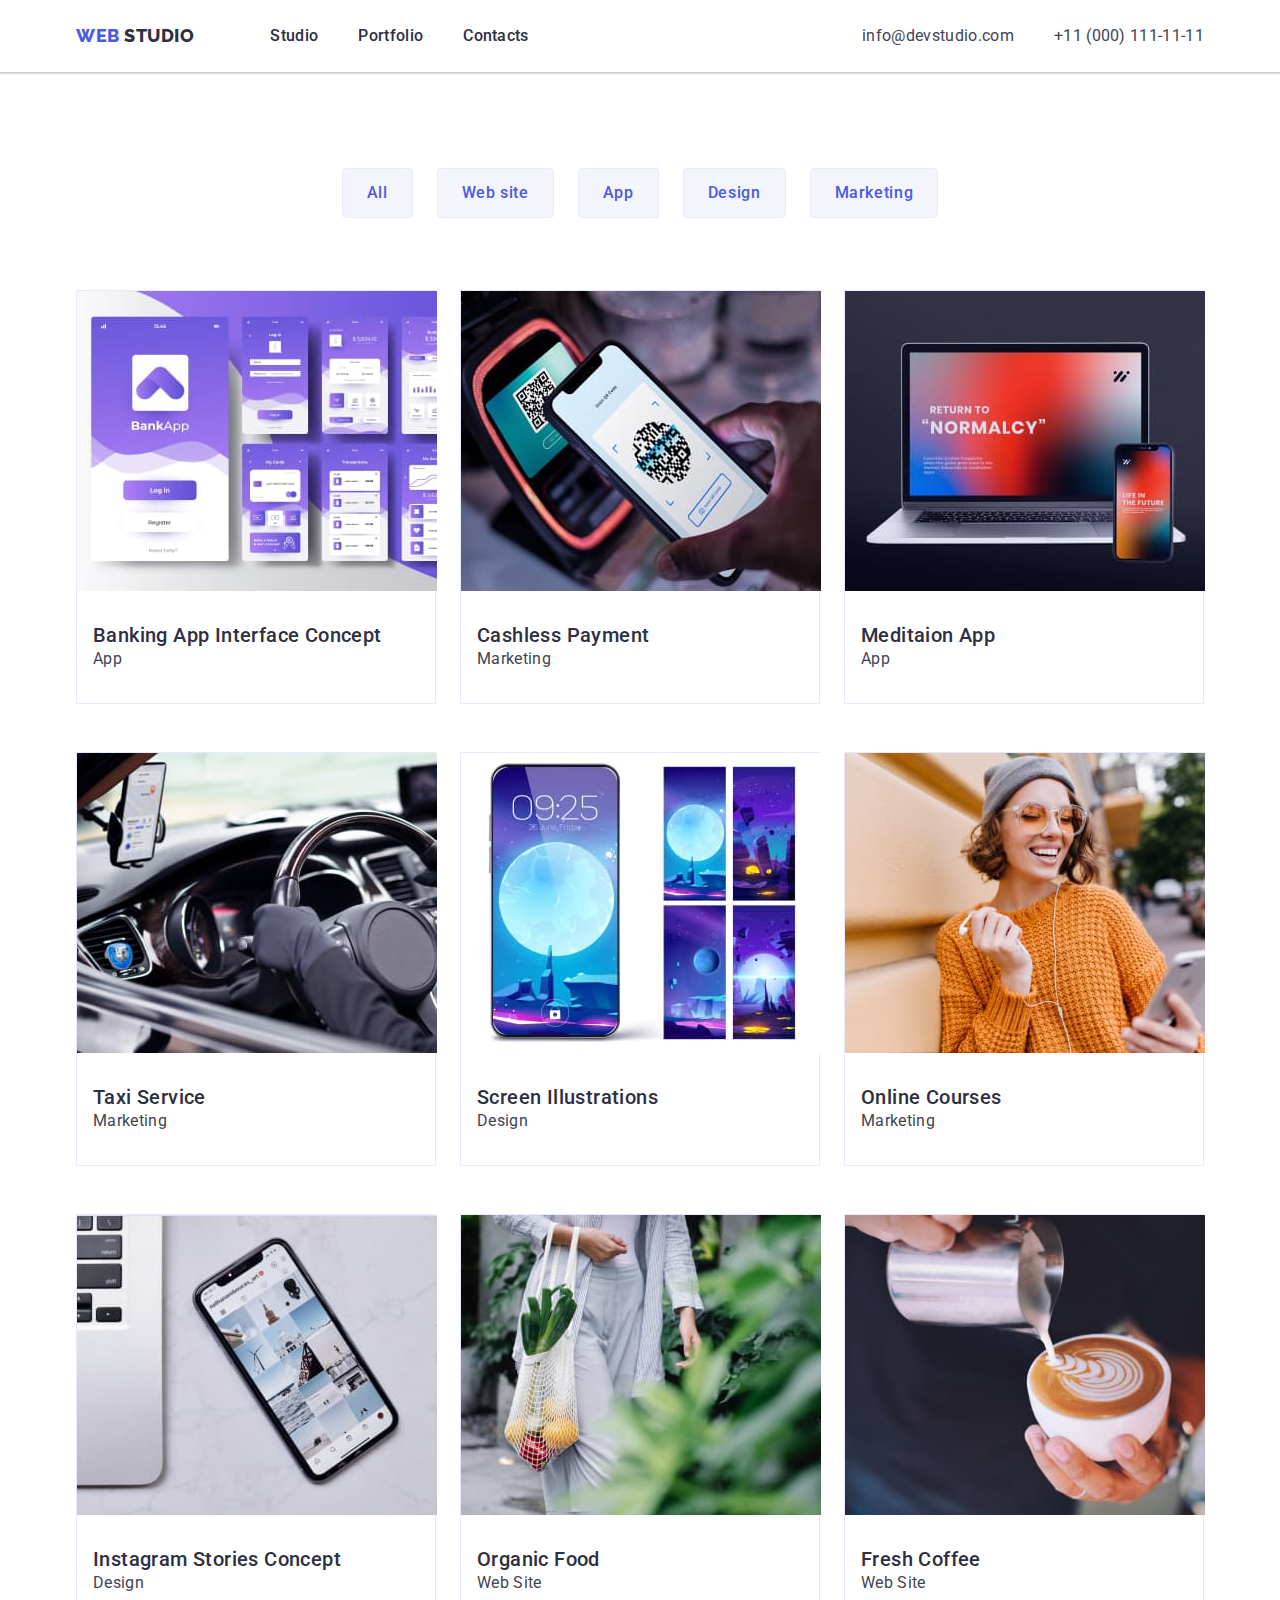
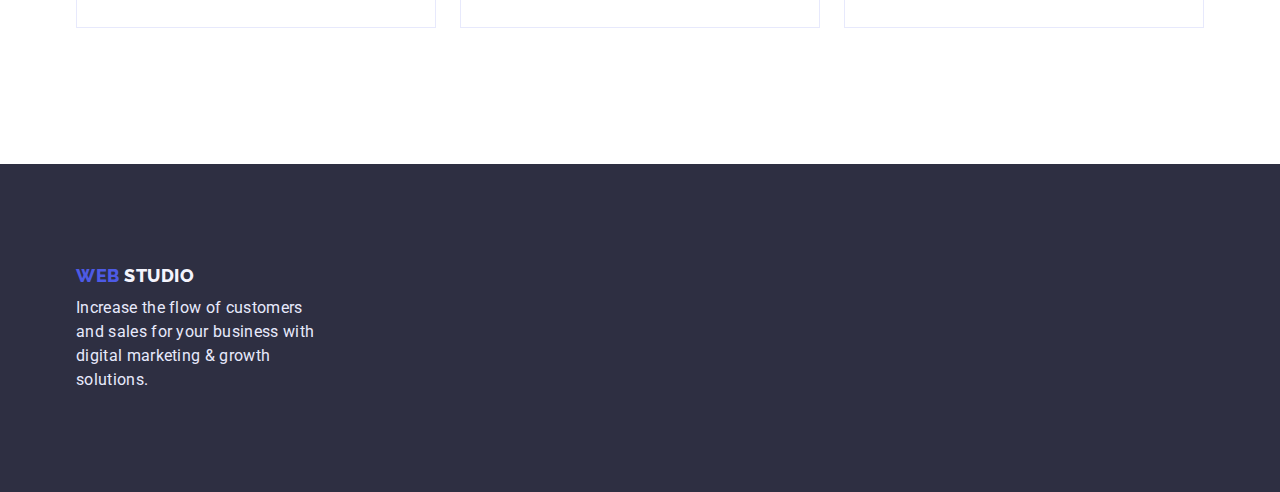
==== portfolio.html @ 754d1107 "Initial commit" ====
<!DOCTYPE html>
<html lang="en">
  <head>
    <meta charset="UTF-8" />
    <meta http-equiv="X-UA-Compatible" content="IE=edge" />
    <meta name="viewport" content="width=device-width, initial-scale=1.0" />
    <title>webstudio</title>
    <link rel="preconnect" href="https://fonts.googleapis.com">
<link rel="preconnect" href="https://fonts.gstatic.com" crossorigin>
<link href="https://fonts.googleapis.com/css2?family=Raleway:wght@800&family=Roboto:wght@400;500;700;900&display=swap" rel="stylesheet">
<link rel="stylesheet" href="https://cdnjs.cloudflare.com/ajax/libs/modern-normalize/1.1.0/modern-normalize.min.css">
    <link rel="stylesheet" href="./css/styles.css">
  </head>
  <body class="body"> 
  
    <header class="header">
        <div class="container main-header">
          <nav class="header-navigation main-header">
          <a href="./index.html" class="logo"> <span class="text-colored">web</span> studio </a>
          <ul class="header-list">
            <li class="header-item">
              <a href="./index.html" class="header-link">Studio</a>
          </li>
            <li class="header-item">
              <a href="./portfolio.html" class="header-link">Portfolio</a>
            </li>
            <li class="header-item">
              <a href="/" class="header-link">Contacts</a>
            </li>
          </ul>
        </nav>
        <ul class="header-contacts">
          <li class="contact-item">
            <a class="contact-link" href="mailto:info@devstudio.com">info@devstudio.com</a>
          </li>
          <li class="contact-item">
            <a class="contact-link" href="tel:+11(000)111-11-11">+11 (000) 111-11-11</a>
          </li>
        </ul>
      </div>
    </header>
    <main>
      <!--servises-->
      <section class="portfolio-list">
        <div class="container">
          <h1 class="visually-hidden">Service</h1>
          <ul class="button-list">
            <li class="button-item">
              <button class="button-secondary"  type="button">All</button>
            </li>
            <li class="button-item">
              <button class="button-secondary" type="button">Web site</button>
            </li>
            <li class="button-item">
              <button class="button-secondary" type="button">App</button>
            </li>
            <li class="button-item">
              <button class="button-secondary" type="button">Design</button>
            </li>
            <li class="button-item">
              <button class="button-secondary" type="button">Marketing</button>
            </li>
          </ul>
        
         
          
            
                
              
         
        
         
          
            <ul class="example-list">
              <li class="example-item">
                <a href="" class="card">
                  <img src="./img/project-1.jpg" alt="interface" width="360" />
                  <div class="card-text">
                    <h2 class="example-title">Banking App Interface Concept</h2>
                  <p class="example-text">App</p>
                  </div>
                </a>
                
              
              </li>
              <li class="example-item">
                <a href="./" class="card">
                  <img src="./img/project-2.jpg" alt="operation text" width="360" />
                  <div class="card-text">
                    <h2 class="example-title">Cashless Payment</h2>
                    <p class="example-text">Marketing</p>
                  </div>
                </a>
                
              </li>
              <li class="example-item">
                <a href="./" class="card">
                  <img src="./img/poject-3.jpg" alt="devices" width="360" />
                  <div class="card-text">
                    <h2 class="example-title">Meditaion App</h2>
                    <p class="example-text">App</p>
                  </div>
                </a>
               
               
              </li>
              <li class="example-item">
                <a href="./" class="card">
                  <img src="./img/project-4.jpg" alt="car" width="360" />
                  <div class="card-text">
                    <h2 class="example-title">Taxi Service</h2>
                  <p class="example-text">Marketing</p>
                  </div>
                </a>
               
                
              </li>
              <li class="example-item">
                <a href="./"class="card">
                  <img src="./img/project-5.jpg" alt="phone screen" width="360" />
                <div class="card-text">
                  <h2 class="example-title">Screen Illustrations</h2>
                <p class="example-text">Design</p>
                </div>
                </a>
                
                
              </li>
              <li class="example-item">
                <a href="./"class="card">
                  <img src="./img/project-6.jpg" alt="student" width="360" />
                  <div class="card-text">
                    <h2 class="example-title">Online Courses</h2>
                    <p class="example-text">Marketing</p>
                  </div>
                </a>
               
               
              </li>
              <li class="example-item">
                <a href="./"class="card">
                  <img src="./img/project-7.jpg" alt="instagram stories" width="360"/>
                <div class="card-text">
                  <h2 class="example-title">Instagram Stories Concept</h2>
                <p class="example-text">Design</p>
                </div>
                </a>
                
              </li>
              <li class="example-item">
                <a href="./"class="card">
                  <img src="./img/project-8.jpg" alt="fruit" width="360" />
                <div class="card-text">
                  <h2 class="example-title">Organic Food</h2>
                  <p class="example-text">Web Site</p>
                </div>
                </a>
                
              
              </li>
              <li class="example-item"> 
                <a href="./"class="card">
                  <img src="./img/project-9.jpg" alt="coffee" width="360" />
                <div class="card-text">
                  <h2 class="example-title">Fresh Coffee</h2>
                <p class="example-text">Web Site</p>
                </div>
                </a>
                
                
              </li>
            </ul>
             
        </div>
          
          
       
        
      </section>
    </main>
    <footer class="footer">
      <div class="container ">
        <div class=" filing">
          <a class="logo tail" href="./index.html"><span class="text-colored">web</span> studio </a>
          <p class="footer-text"> Increase the flow of customers and sales for your business with digital marketing & growth solutions.</p>
        </div>
      </div>
      
       
    </footer>
  </body>
</body>
</html>
---- css/styles.css ----
:root {
  --primary-text-color: #434455;
  --secondary-text-color: #2e2f42;
  --accent-color: #4d5ae5;
  --primary-white-color: #ffffff;
}
p,
h1,
h2,
h3 {
  margin: 0;
}
img {
  display: block;
}
body {
  background-color: var(--primary-white-color);
  color: var(--primary-text-color);
  font-family: "roboto", sans-serif;
}
.container {
  width: 1158px;
  padding-left: 15px;
  padding-right: 15px;
  margin-left: auto;
  margin-right: auto;
  align-items: center;
}
/* header */
.header {
  box-shadow: 0px 2px 1px rgba(46, 47, 66, 0.08),
    0px 1px 1px rgba(46, 47, 66, 0.16), 0px 1px 6px rgba(46, 47, 66, 0.08);
}

.logo {
    margin-right: 76px;
  font-family: "Raleway";
  font-style: normal;
  font-weight: 800;
  font-size: 18px;
  line-height: 1.33;

  letter-spacing: 0.03em;
  text-transform: uppercase;
  color: var(--secondary-text-color);
  text-decoration: none;
}
.text-colored {
  color: var(--accent-color);
}

ul {
  list-style: none;
}
/* site nav */

.main-header {
  display: flex;
  justify-content: space-between;
  align-items: center;
}
.header-list {
  display: flex;
 margin: 0;
 padding: 0;
}

.header-item:not(:first-child) {
  margin-left: 40px;
}
.header-link {
  display: flex;
  padding-top: 24px;
  padding-bottom: 24px;
  font-weight: 500;
  font-size: 16px;
  line-height: 1.5;
  letter-spacing: 0.02em;
  color: var(--secondary-text-color);
  text-decoration: none;
}

.header-link:hover,
.header-link:focus {
  color: var(--primary-text-color);
}
.header-contacts {
  display: flex;
}
.contact-item + .contact-item {
  margin-left: 40px;
}
.contact-link {
  font-size: 16px;
  line-height: 1.5;
  letter-spacing: 0.02em;
  color: var(--primary-text-color);
  text-decoration: none;
}
.header-contacts {
  margin: 0;
  padding: 0;
}
.contact-link:hover,
.contact-link:focus {
  color: var(--accent-color);
}
/* hero */
.hero {
  text-align: center;
  padding-top: 192px;
  padding-bottom: 192px;
  background: var(--secondary-text-color);
}
.hero-title {
  margin-bottom: 48px;
  text-align: center;
  font-weight: 500;
  font-size: 56px;
  line-height: 1.07;
  letter-spacing: 0.02em;
  color: var(--primary-white-color);
}
.hero-button {
  border-radius: 4px;
  border-color: transparent;
  padding: 16px 32px;
  min-width: 170px;
  font-family: inherit;
  font-weight: 500;
  font-size: 16px;
  line-height: 1.19;
  align-items: center;
  letter-spacing: 0.04em;
  color: #ffffff;
  background: #4d5ae5;
}
.hero-button:active {
  background: #404bbf;
}
.hero-button:hover,
.hero-button:focus {
  background: var(--accent-color);
  cursor: pointer;
}

/* section and section team */
.section {
  padding-top: 120px;
  padding-bottom: 120px;
}
.section-list {
  margin: 0;
  padding: 0;
  display: flex;
}
.section-item:not(:first-child) {
  margin-left: 24px;
}
.section-post-title,
.team-post-title {
  margin-top: 0;
  margin-bottom: 8px;
}
.section-text,
.team-text {
  margin-top: 0;
  margin-bottom: 0;
}

.section-post-title,
.team-post-title {
  font-weight: 500;
  font-size: 20px;
  line-height: 1.2;
  letter-spacing: 0.02em;
  color: var(--secondary-text-color);
}
.section-text,
.team-text {
  font-size: 16px;
  line-height: 1.5;
  letter-spacing: 0.02em;
  color: var(--primary-text-color);
}
.team {
  background: #f4f4fd;
}
/* section work and section team*/
.work-section {
  padding-bottom: 120px;
}
.team-section {
  padding-top: 120px;
  padding-bottom: 120px;
}
.work-list {
  padding: 0;
  margin: 0;
  display: flex;
}
.team-list {
  padding: 0;
  margin: 0;
  display: flex;
}
.team-item:not(:first-child) {
  margin-left: 24px;
}
.team-item {
  text-align: center;
  box-shadow: 0px 1px 6px rgba(46, 47, 66, 0.08),
    0px 1px 1px rgba(46, 47, 66, 0.16), 0px 2px 1px rgba(46, 47, 66, 0.08);
  border-radius: 0px 0px 4px 4px;
}
.team-describtion {
  padding: 32px 0;
  margin: 0 auto;
}
.work-item:not(:first-child) {
  margin-left: 24px;
}
.work-title,
.team-title {
  margin-top: 0;
  margin-bottom: 72px;
}

.work-title,
.team-title {
  font-weight: 500;
  font-size: 36px;
  line-height: 1.11;
  text-align: center;
  letter-spacing: 0.02em;
  text-transform: capitalize;
  color: var(--secondary-text-color);
}
/* footer */
.tail {
  color: #f4f4fd;
}
.footer {
  padding-top: 100px;
  padding-bottom: 100px;
  background: var(--secondary-text-color);
}

.filing {
  width: 254px;
}
.footer-text {
  margin-top: 8px;
  font-size: 16px;
  line-height: 1.5;
  letter-spacing: 0.02em;
  color: #e7e9fc;
}

/* portfolio */
.portfolio-list {
  padding-top: 96px;
  padding-bottom: 120px;
}
.visually-hidden {
  position: absolute;
  width: 1px;
  height: 1px;
  margin: -1px;
  border: 0;
  padding: 0;
  white-space: nowrap;
  clip-path: inset(100%);
  clip: rect(0 0 0 0);
  overflow: hidden;
}
.button-list {
  padding: 0;
  margin: 0;
  display: flex;
  text-align: center;
  justify-content: center;
}
.button-item {
  text-align: center;
}
.button-item:not(:first-child) {
  margin-left: 24px;
}
.button-secondary {
  border: 1px solid #e7e9fc;
  border-radius: 4px;
  padding-top: 12px;
  padding-bottom: 12px;
  padding-left: 24px;
  padding-right: 24px;
  font-family: inherit;
  font-weight: 500;
  font-size: 16px;
  line-height: 1.5;
  display: flex;
  align-items: center;
  text-align: center;
  letter-spacing: 0.04em;
  color: #4d5ae5;
  background: #f4f4fd;
}
.button-secondary:hover,
.button-secondary:focus {
  color: #ffffff;
  background-color: #4d5ae5;
  cursor: pointer;
}
.example-list {
    display: flex;
    flex-wrap: wrap;
    padding: 0;
   
    margin-top: 72px;
    column-gap: 24px;
    row-gap: 48px;
   
  }
  .example-item{
    max-width: 360px;
    border: 1px solid #E7E9FC;
    width: calc((100%-48px)/3);

}
.card{
    display: block;
    text-decoration: none;
    max-width:360px;
   
}
.card-text{
   width: 360px;
   padding-left: 16px; 
   padding-top: 32px;
   padding-bottom: 32px;
   text-align: left;
}
.example-title {
    font-weight: 500;
    font-size: 20px;
    line-height: 1.2;
    letter-spacing: 0.02em;
    color: var(--secondary-text-color);
    
  
  }
.example-text{
    font-size: 16px;
    line-height: 1.5;
    letter-spacing: 0.02em;
    color: var(--primary-text-color);

}
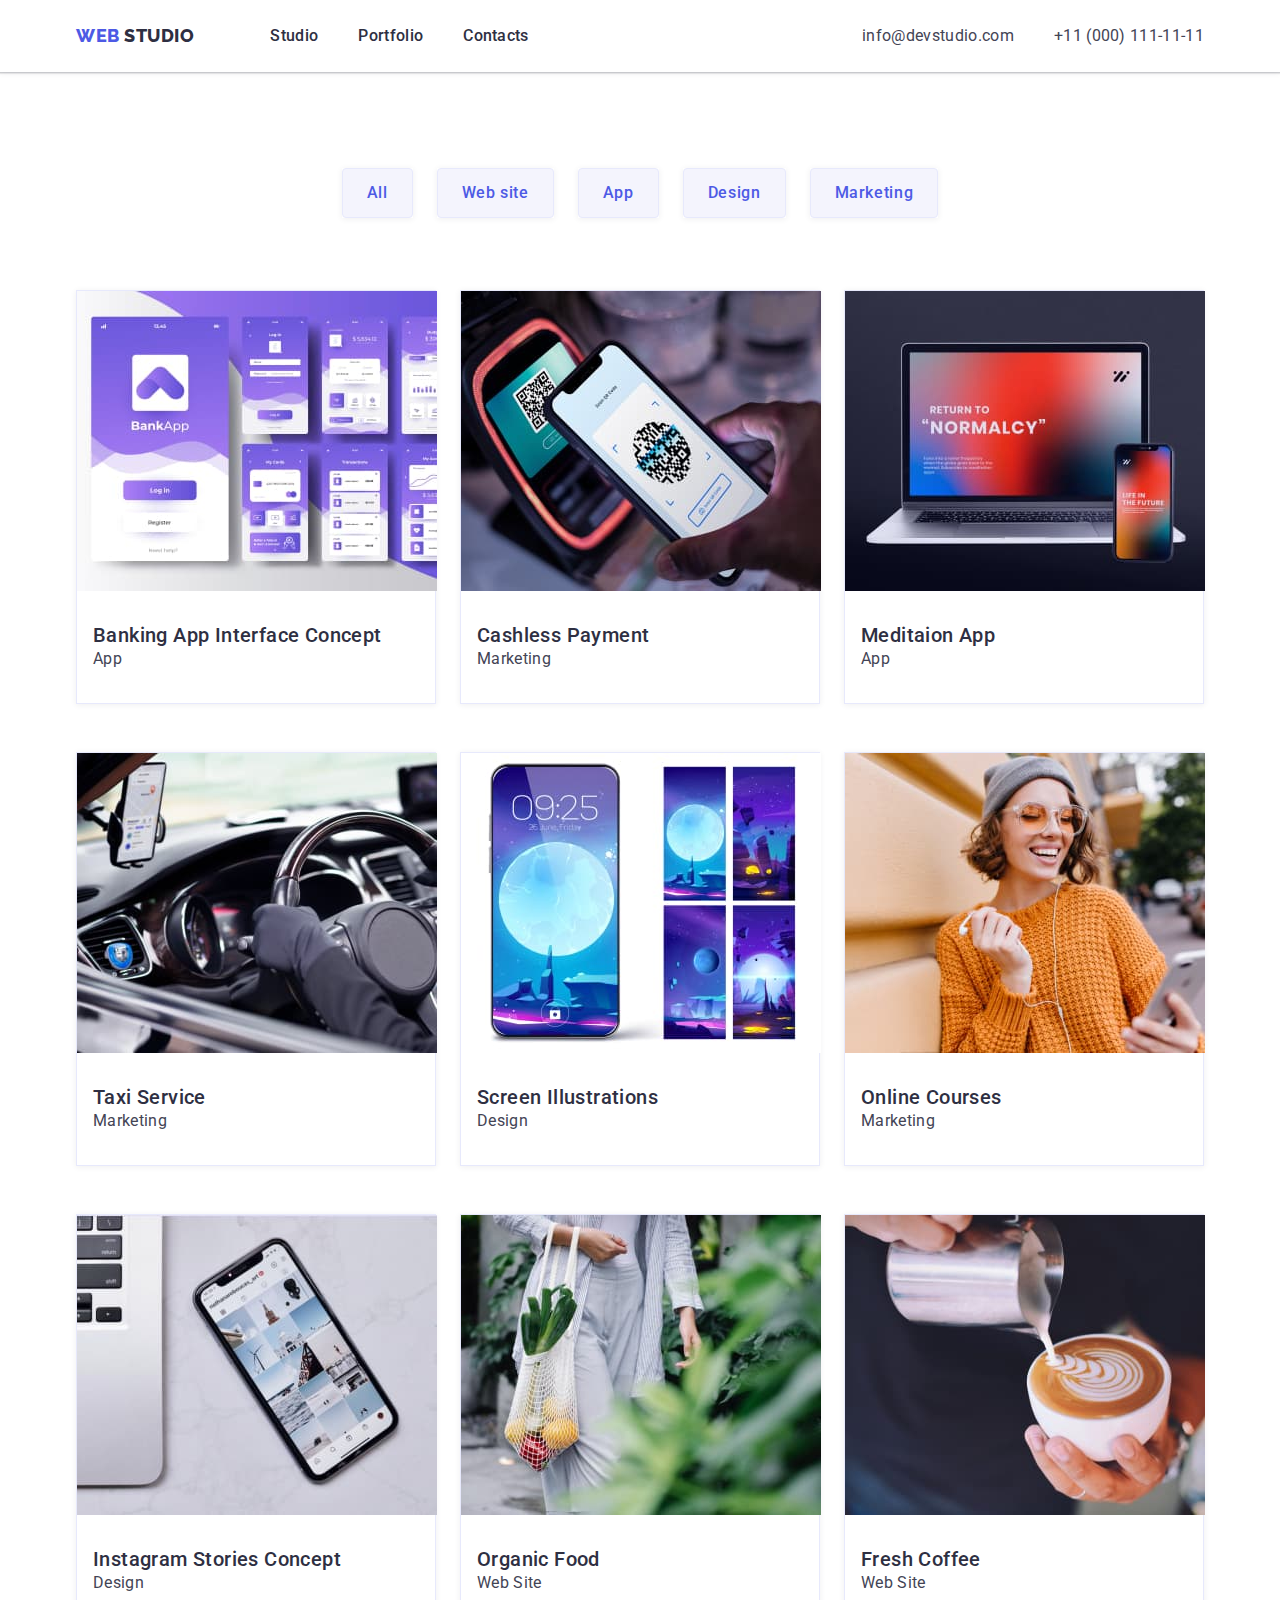
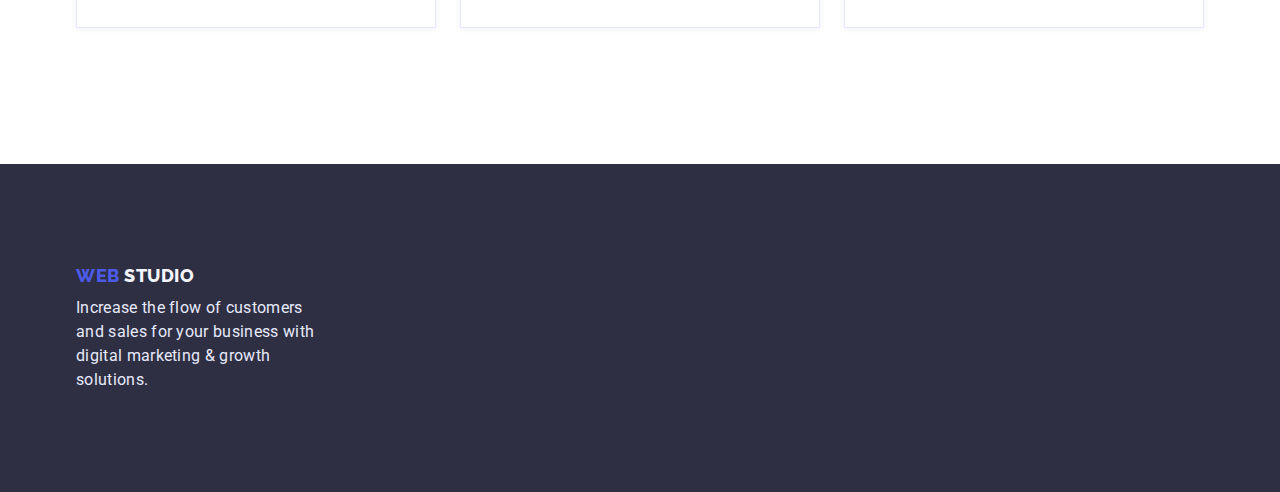
==== commit 1fae72f7: "Update portfolio.html" ====
--- a/portfolio.html
+++ b/portfolio.html
@@ -61,16 +61,6 @@
               <button class="button-secondary" type="button">Marketing</button>
             </li>
           </ul>
-        
-         
-          
-            
-                
-              
-         
-        
-         
-          
             <ul class="example-list">
               <li class="example-item">
                 <a href="" class="card">
@@ -80,8 +70,6 @@
                   <p class="example-text">App</p>
                   </div>
                 </a>
-                
-              
               </li>
               <li class="example-item">
                 <a href="./" class="card">
@@ -91,7 +79,6 @@
                     <p class="example-text">Marketing</p>
                   </div>
                 </a>
-                
               </li>
               <li class="example-item">
                 <a href="./" class="card">
@@ -101,8 +88,6 @@
                     <p class="example-text">App</p>
                   </div>
                 </a>
-               
-               
               </li>
               <li class="example-item">
                 <a href="./" class="card">
@@ -112,8 +97,6 @@
                   <p class="example-text">Marketing</p>
                   </div>
                 </a>
-               
-                
               </li>
               <li class="example-item">
                 <a href="./"class="card">
@@ -123,8 +106,6 @@
                 <p class="example-text">Design</p>
                 </div>
                 </a>
-                
-                
               </li>
               <li class="example-item">
                 <a href="./"class="card">
@@ -134,8 +115,6 @@
                     <p class="example-text">Marketing</p>
                   </div>
                 </a>
-               
-               
               </li>
               <li class="example-item">
                 <a href="./"class="card">
@@ -169,13 +148,8 @@
                 
                 
               </li>
-            </ul>
-             
+            </ul>     
         </div>
-          
-          
-       
-        
       </section>
     </main>
     <footer class="footer">
--- a/css/styles.css
+++ b/css/styles.css
@@ -33,7 +33,7 @@
 }
 
 .logo {
-    margin-right: 76px;
+  margin-right: 76px;
   font-family: "Raleway";
   font-style: normal;
   font-weight: 800;
@@ -61,8 +61,8 @@
 }
 .header-list {
   display: flex;
- margin: 0;
- padding: 0;
+  margin: 0;
+  padding: 0;
 }
 
 .header-item:not(:first-child) {
@@ -107,10 +107,20 @@
 }
 /* hero */
 .hero {
+  background-color: var(--secondary-text-color);
+  background-image: linear-gradient(
+      rgba(46, 47, 66, 0.7),
+      rgba(46, 47, 66, 0.7)
+    ),
+    url(../img/people-office\ 1.jpg);
+  max-width: 1440px;
+  background-position: center;
+  background-repeat: no-repeat;
+  margin-left: auto;
+  margin-right: auto;
   text-align: center;
   padding-top: 192px;
   padding-bottom: 192px;
-  background: var(--secondary-text-color);
 }
 .hero-title {
   margin-bottom: 48px;
@@ -123,6 +133,7 @@
 }
 .hero-button {
   border-radius: 4px;
+  box-shadow: 0px 4px 4px rgba(0, 0, 0, 0.15);
   border-color: transparent;
   padding: 16px 32px;
   min-width: 170px;
@@ -141,10 +152,21 @@
 .hero-button:hover,
 .hero-button:focus {
   background: var(--accent-color);
+  box-shadow: 0px 4px 4px rgba(0, 0, 0, 0.15);
   cursor: pointer;
 }
 
 /* section and section team */
+.logo-icon {
+  display: flex;
+  justify-content: center;
+  align-items: center;
+  height: 112px;
+  width: 264px;
+  border-radius: 4px;
+  margin-bottom: 8px;
+  background-color: #f4f4fd;
+}
 .section {
   padding-top: 120px;
   padding-bottom: 120px;
@@ -183,17 +205,16 @@
   letter-spacing: 0.02em;
   color: var(--primary-text-color);
 }
-.team {
+.team-section {
+  padding-top: 120px;
+  padding-bottom: 120px;
   background: #f4f4fd;
 }
 /* section work and section team*/
 .work-section {
   padding-bottom: 120px;
 }
-.team-section {
-  padding-top: 120px;
-  padding-bottom: 120px;
-}
+
 .work-list {
   padding: 0;
   margin: 0;
@@ -228,7 +249,7 @@
 
 .work-title,
 .team-title {
-  font-weight: 500;
+  font-weight: 700;
   font-size: 36px;
   line-height: 1.11;
   text-align: center;
@@ -236,11 +257,78 @@
   text-transform: capitalize;
   color: var(--secondary-text-color);
 }
+.team-text {
+  margin-bottom: 8px;
+}
+.team-soc-list {
+  display: flex;
+  justify-content: center;
+  gap: 24px;
+  padding: 0;
+}
+
+.team-soc-item {
+  width: 40px;
+  height: 40px;
+}
+.team-soc-link {
+  width: 100%;
+  height: 100%;
+  background-color: var(--accent-color);
+  border-radius: 50%;
+  display: flex;
+  align-items: center;
+  justify-content: center;
+}
+.team-soc-link:hover,
+.team-soc-link:focus {
+  background-color: #404bbf;
+}
+/* cutomers */
+.customers {
+  padding-top: 120px;
+  padding-bottom: 120px;
+}
+.customers-link {
+  width: 168px;
+  height: 88px;
+  border: 1px solid #8e8f99;
+  border-radius: 4px;
+  display: flex;
+  align-items: center;
+  justify-content: center;
+  fill: #8e8f99;
+}
+.customers-link:hover,
+.customers-link:focus {
+  fill: var(--accent-color);
+  border-color: var(--accent-color);
+}
+.customers-heading {
+  font-weight: 700;
+  font-size: 36px;
+  line-height: 1.1;
+  text-align: center;
+  letter-spacing: 0.02em;
+  margin-bottom: 72px;
+  text-transform: capitalize;
+  color: #2e2f42;
+}
+.customers-list {
+  display: flex;
+  gap: 24px;
+  padding: 0px;
+}
+
+.customers-item {
+}
+
 /* footer */
 .tail {
   color: #f4f4fd;
 }
 .footer {
+  display: flex;
   padding-top: 100px;
   padding-bottom: 100px;
   background: var(--secondary-text-color);
@@ -248,6 +336,7 @@
 
 .filing {
   width: 254px;
+  margin-right: 120px;
 }
 .footer-text {
   margin-top: 8px;
@@ -256,7 +345,46 @@
   letter-spacing: 0.02em;
   color: #e7e9fc;
 }
-
+.footer-position {
+  display: flex;
+}
+.footer-social {
+  width: ;
+}
+.footer-social-name {
+  font-size: 16px;
+  line-height: 1.5;
+  letter-spacing: 0.02em;
+  color: #ffffff;
+  margin-bottom: 8px;
+}
+.footer-soc-list {
+  display: flex;
+  gap: 16px;
+  padding: 0;
+  margin: 0;
+}
+.list {
+}
+.footer-soc-item {
+  width: 40px;
+  height: 40px;
+}
+.footer-soc-link {
+  width: 100%;
+  height: 100%;
+  background-color: var(--primary-text-color);
+  border-radius: 50%;
+  display: flex;
+  align-items: center;
+  justify-content: center;
+}
+.footer-soc-link:hover,
+.footer-soc-link:focus {
+  background-color: #31d0aa;
+}
+.footer-soc-icon {
+}
 /* portfolio */
 .portfolio-list {
   padding-top: 96px;
@@ -283,6 +411,7 @@
 }
 .button-item {
   text-align: center;
+  box-shadow: 0px 1px 6px rgba(46, 47, 66, 0.08);
 }
 .button-item:not(:first-child) {
   margin-left: 24px;
@@ -309,50 +438,53 @@
 .button-secondary:focus {
   color: #ffffff;
   background-color: #4d5ae5;
+  box-shadow: 0px 4px 4px rgba(0, 0, 0, 0.15);
   cursor: pointer;
 }
 .example-list {
-    display: flex;
-    flex-wrap: wrap;
-    padding: 0;
-   
-    margin-top: 72px;
-    column-gap: 24px;
-    row-gap: 48px;
-   
-  }
-  .example-item{
-    max-width: 360px;
-    border: 1px solid #E7E9FC;
-    width: calc((100%-48px)/3);
-
-}
-.card{
-    display: block;
-    text-decoration: none;
-    max-width:360px;
-   
-}
-.card-text{
-   width: 360px;
-   padding-left: 16px; 
-   padding-top: 32px;
-   padding-bottom: 32px;
-   text-align: left;
+  display: flex;
+  flex-wrap: wrap;
+  padding: 0;
+
+  margin-top: 72px;
+  column-gap: 24px;
+  row-gap: 48px;
+}
+.example-item {
+  max-width: 360px;
+  border: 1px solid #e7e9fc;
+  box-shadow: 0px 1px 6px rgba(46, 47, 66, 0.08);
+  width: calc((100%-48px) / 3);
+}
+.example-item:hover,
+.example-item:focus {
+  box-shadow: 0px 4px 4px rgba(0, 0, 0, 0.15);
+}
+.card {
+  display: block;
+  text-decoration: none;
+  max-width: 360px;
+}
+.card-text {
+  width: 360px;
+  padding-left: 16px;
+  padding-top: 32px;
+  padding-bottom: 32px;
+  text-align: left;
+}
+.card-text:nth-child(5) {
+  border: #4d5ae5;
 }
 .example-title {
-    font-weight: 500;
-    font-size: 20px;
-    line-height: 1.2;
-    letter-spacing: 0.02em;
-    color: var(--secondary-text-color);
-    
-  
-  }
-.example-text{
-    font-size: 16px;
-    line-height: 1.5;
-    letter-spacing: 0.02em;
-    color: var(--primary-text-color);
-
-}+  font-weight: 500;
+  font-size: 20px;
+  line-height: 1.2;
+  letter-spacing: 0.02em;
+  color: var(--secondary-text-color);
+}
+.example-text {
+  font-size: 16px;
+  line-height: 1.5;
+  letter-spacing: 0.02em;
+  color: var(--primary-text-color);
+}
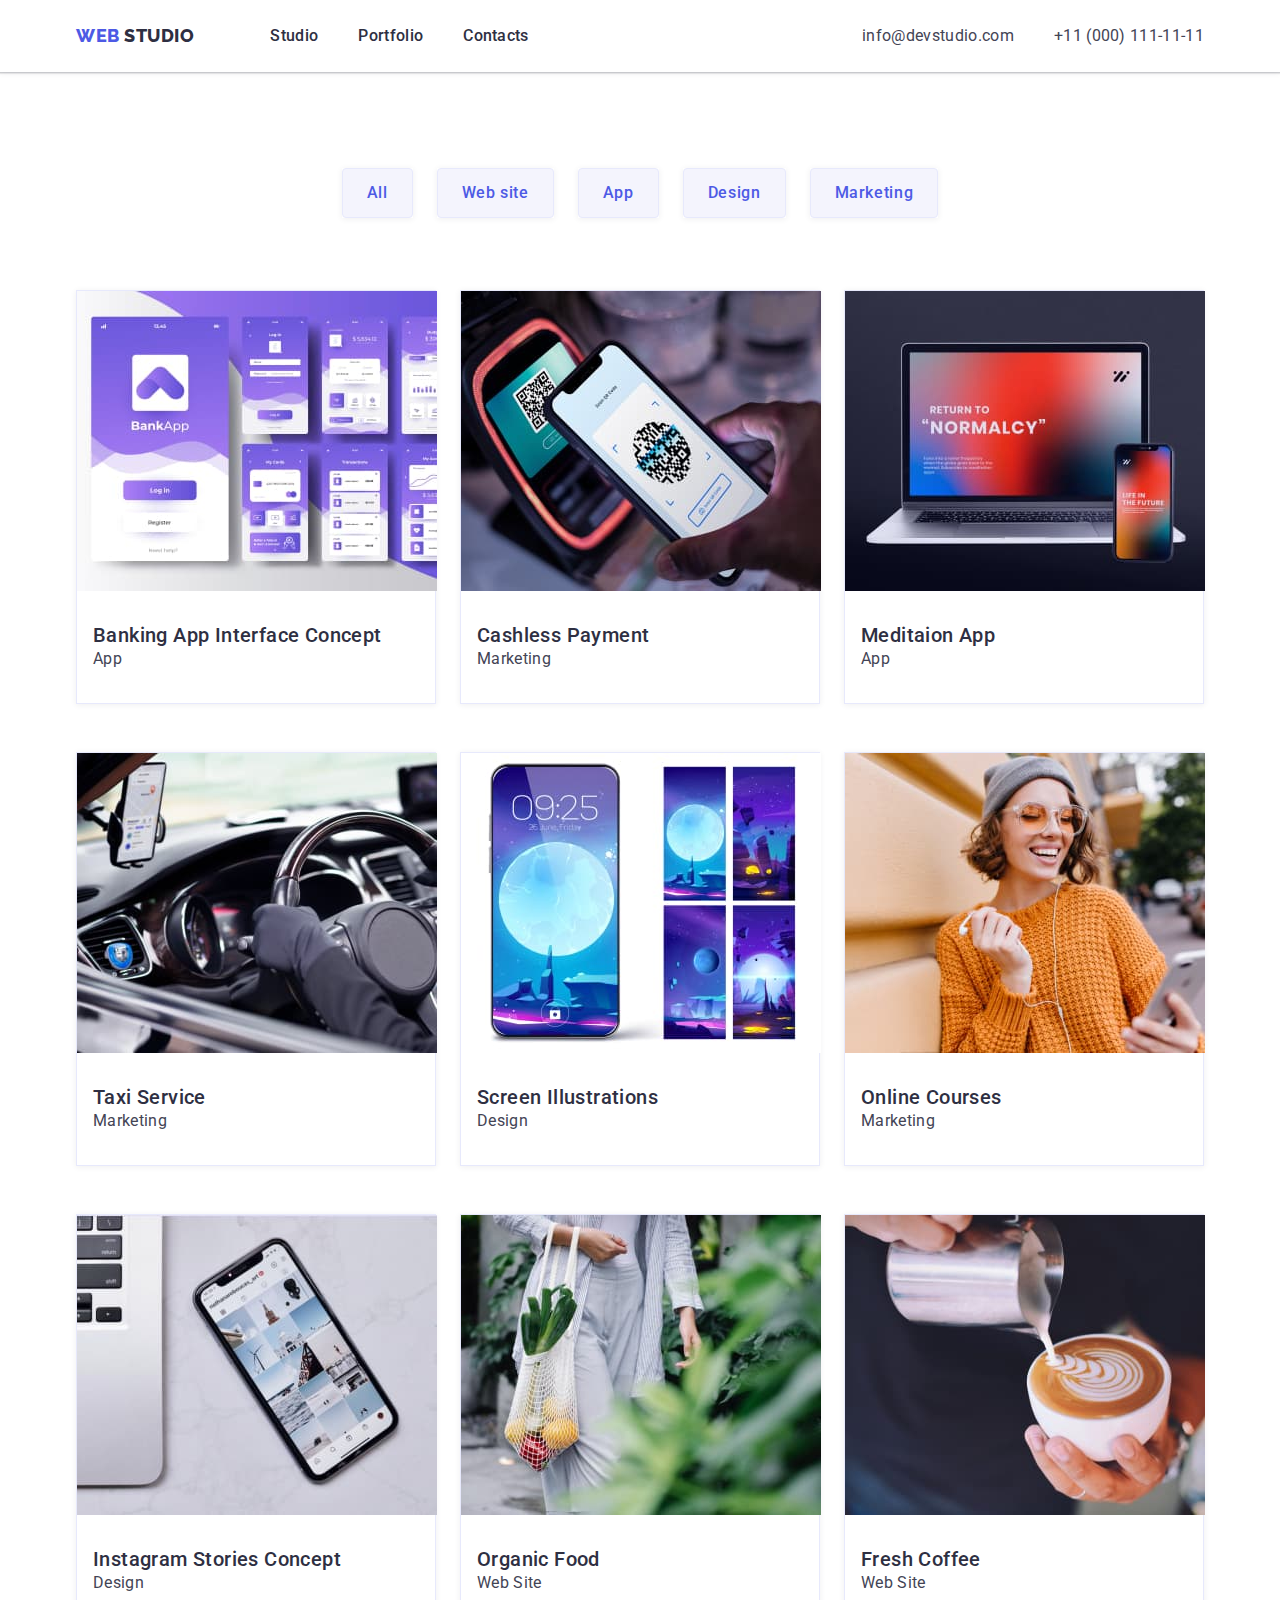
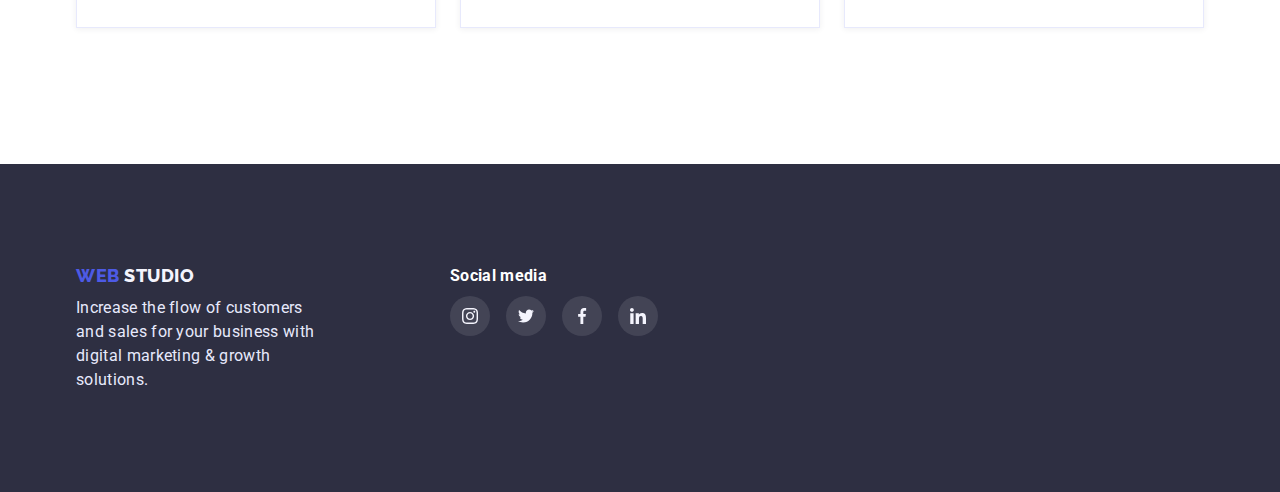
==== commit 3e309baa: "Update portfolio.html" ====
--- a/portfolio.html
+++ b/portfolio.html
@@ -154,11 +154,37 @@
     </main>
     <footer class="footer">
       <div class="container ">
-        <div class=" filing">
-          <a class="logo tail" href="./index.html"><span class="text-colored">web</span> studio </a>
-          <p class="footer-text"> Increase the flow of customers and sales for your business with digital marketing & growth solutions.</p>
+        <div class="footer-position">
+          <div class=" filing">
+            <a class="logo tail" href="./index.html"><span class="text-colored">web</span> studio </a>
+            <p class="footer-text"> Increase the flow of customers and sales for your business with digital marketing & growth solutions.</p>
+          </div>
+          <div class="footer-social">
+            <h3 class="footer-social-name">Social media</h3>
+            <ul class="footer-soc-list list">
+              <li class="footer-soc-item"><a href="" class="footer-soc-link link">
+                <svg class="footer-soc-icon"width="16px" height="16px">
+                  <use href="./img/icons.svg#icon-instagram" ></use>
+                </svg>
+              </a></li>
+              <li class="footer-soc-item"><a href="" class="footer-soc-link link">
+                <svg class="footer-soc-icon"width="16px" height="16px">
+                  <use href="./img/icons.svg#icon-twitter" ></use>
+                </svg>
+              </a></li>
+              <li class="footer-soc-item"><a href="" class="footer-soc-link link">
+                <svg class="footer-soc-icon"width="16px" height="16px">
+                  <use href="./img/icons.svg#icon-facebook" ></use>
+                </svg>
+              </a></li>
+              <li class="footer-soc-item"><a href="" class="footer-soc-link link">
+                <svg class="footer-soc-icon"width="16px" height="16px">
+                  <use href="./img/icons.svg#icon-linkedin" ></use>
+                </svg>
+              </a></li>
+            </ul>
+          </div>
         </div>
-      </div>
       
        
     </footer>
